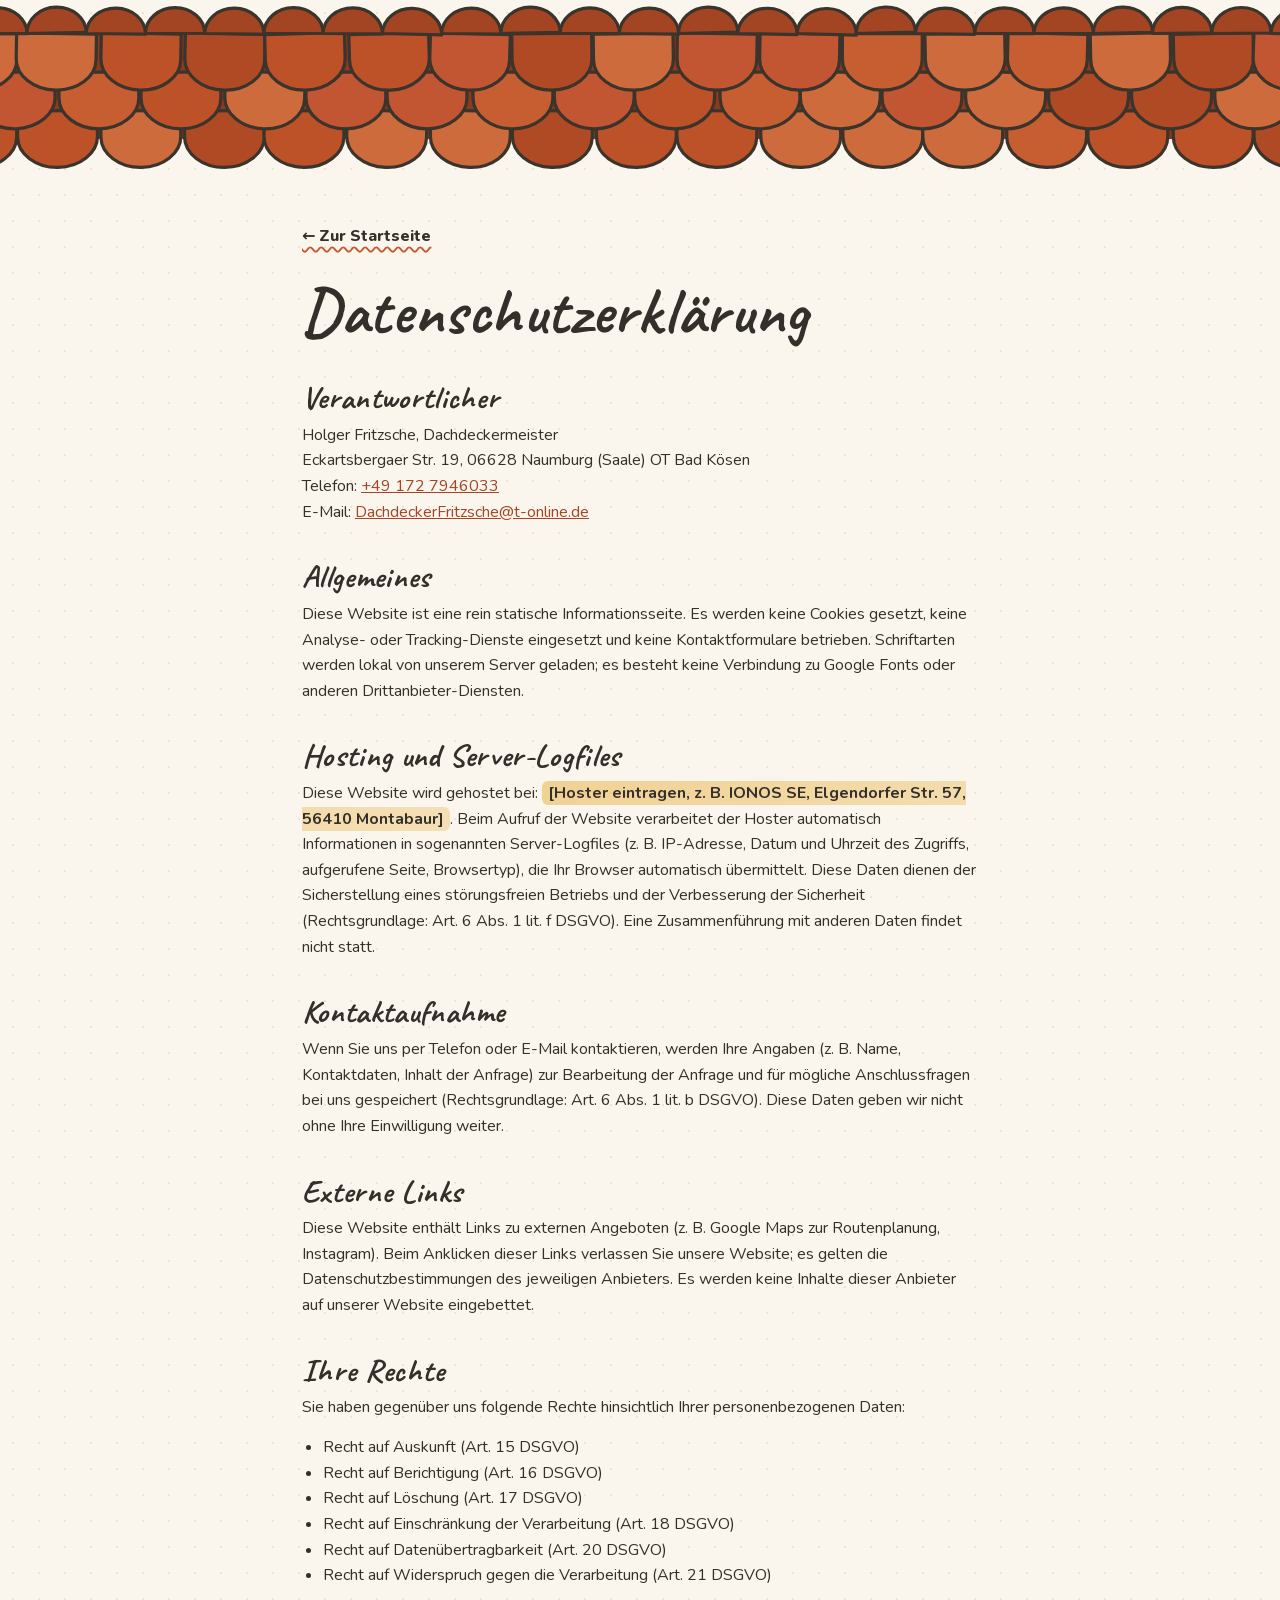
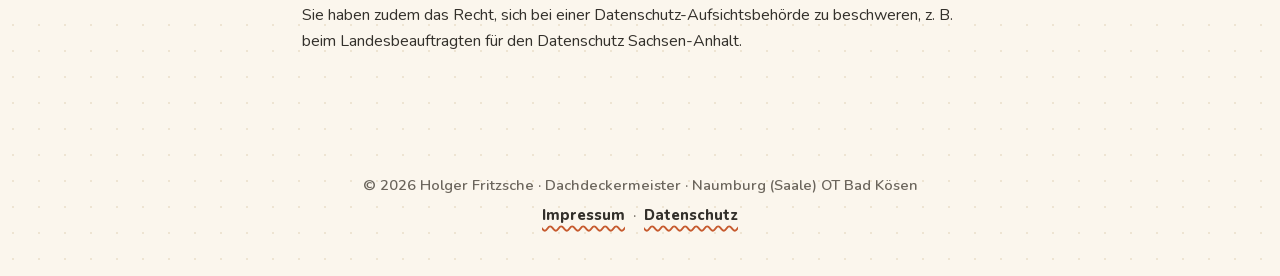
==== datenschutz.html @ bd24dfb8 "Initial commit" ====
<!DOCTYPE html>
<html lang="de">
<head>
<meta charset="UTF-8">
<meta name="viewport" content="width=device-width, initial-scale=1.0">
<title>Datenschutzerklärung · Holger Fritzsche Dachdeckermeister</title>
<meta name="robots" content="noindex">
<link rel="icon" type="image/svg+xml" href="favicon.svg">
<link rel="stylesheet" href="style.css">
</head>
<body>

<header class="roof roof--small" aria-hidden="true">
  <svg class="roof-svg shingle-wrap" viewBox="0 0 1480 132" preserveAspectRatio="xMidYMax slice" data-rows="3" data-sky="24">
    <g class="shingles"></g>
    <g class="ridge"></g>
  </svg>
</header>

<main>
  <div class="wrap prose">
    <a class="backlink" href="index.html">&larr; Zur Startseite</a>
    <h1>Datenschutzerklärung</h1>

    <h2>Verantwortlicher</h2>
    <p>
      Holger Fritzsche, Dachdeckermeister<br>
      Eckartsbergaer Str. 19, 06628 Naumburg (Saale) OT Bad Kösen<br>
      Telefon: <a href="tel:+491727946033">+49 172 7946033</a><br>
      E-Mail: <a href="mailto:DachdeckerFritzsche@t-online.de">DachdeckerFritzsche@t-online.de</a>
    </p>

    <h2>Allgemeines</h2>
    <p>
      Diese Website ist eine rein statische Informationsseite. Es werden keine Cookies gesetzt,
      keine Analyse- oder Tracking-Dienste eingesetzt und keine Kontaktformulare betrieben.
      Schriftarten werden lokal von unserem Server geladen; es besteht keine Verbindung zu
      Google Fonts oder anderen Drittanbieter-Diensten.
    </p>

    <h2>Hosting und Server-Logfiles</h2>
    <p>
      Diese Website wird gehostet bei:
      <span class="todo">[Hoster eintragen, z.&nbsp;B. IONOS SE, Elgendorfer Str. 57, 56410 Montabaur]</span>.
      Beim Aufruf der Website verarbeitet der Hoster automatisch Informationen in sogenannten
      Server-Logfiles (z.&nbsp;B. IP-Adresse, Datum und Uhrzeit des Zugriffs, aufgerufene Seite,
      Browsertyp), die Ihr Browser automatisch übermittelt. Diese Daten dienen der Sicherstellung
      eines störungsfreien Betriebs und der Verbesserung der Sicherheit
      (Rechtsgrundlage: Art. 6 Abs. 1 lit. f DSGVO). Eine Zusammenführung mit anderen Daten
      findet nicht statt.
    </p>

    <h2>Kontaktaufnahme</h2>
    <p>
      Wenn Sie uns per Telefon oder E-Mail kontaktieren, werden Ihre Angaben
      (z.&nbsp;B. Name, Kontaktdaten, Inhalt der Anfrage) zur Bearbeitung der Anfrage und für
      mögliche Anschlussfragen bei uns gespeichert (Rechtsgrundlage: Art. 6 Abs. 1 lit. b DSGVO).
      Diese Daten geben wir nicht ohne Ihre Einwilligung weiter.
    </p>

    <h2>Externe Links</h2>
    <p>
      Diese Website enthält Links zu externen Angeboten (z.&nbsp;B. Google Maps zur Routenplanung,
      Instagram). Beim Anklicken dieser Links verlassen Sie unsere Website; es gelten die
      Datenschutzbestimmungen des jeweiligen Anbieters. Es werden keine Inhalte dieser Anbieter
      auf unserer Website eingebettet.
    </p>

    <h2>Ihre Rechte</h2>
    <p>Sie haben gegenüber uns folgende Rechte hinsichtlich Ihrer personenbezogenen Daten:</p>
    <ul>
      <li>Recht auf Auskunft (Art. 15 DSGVO)</li>
      <li>Recht auf Berichtigung (Art. 16 DSGVO)</li>
      <li>Recht auf Löschung (Art. 17 DSGVO)</li>
      <li>Recht auf Einschränkung der Verarbeitung (Art. 18 DSGVO)</li>
      <li>Recht auf Datenübertragbarkeit (Art. 20 DSGVO)</li>
      <li>Recht auf Widerspruch gegen die Verarbeitung (Art. 21 DSGVO)</li>
    </ul>
    <p>
      Sie haben zudem das Recht, sich bei einer Datenschutz-Aufsichtsbehörde zu beschweren,
      z.&nbsp;B. beim Landesbeauftragten für den Datenschutz Sachsen-Anhalt.
    </p>
  </div>
</main>

<footer>
  <p>© <span class="year">2026</span> Holger Fritzsche · Dachdeckermeister · Naumburg (Saale) OT Bad Kösen</p>
  <p class="foot-links">
    <a href="impressum.html">Impressum</a> &nbsp;·&nbsp;
    <a href="datenschutz.html">Datenschutz</a>
  </p>
</footer>

<script src="doodles.js"></script>
</body>
</html>
---- style.css ----
/* ============================================================
   Holger Fritzsche · Dachdeckermeister — Doodle-Design
   ============================================================ */

/* ---------- Fonts (lokal gehostet, DSGVO-sicher) ---------- */
@font-face {
  font-family: 'Caveat';
  src: url('fonts/caveat.woff2') format('woff2');
  font-weight: 400 700;
  font-style: normal;
  font-display: swap;
}
@font-face {
  font-family: 'Nunito';
  src: url('fonts/nunito.woff2') format('woff2');
  font-weight: 200 1000;
  font-style: normal;
  font-display: swap;
}
@font-face {
  font-family: 'Nunito';
  src: url('fonts/nunito-italic.woff2') format('woff2');
  font-weight: 200 1000;
  font-style: italic;
  font-display: swap;
}

/* ---------- Grundgerüst ---------- */
:root {
  --paper: #FBF6ED;
  --paper-dot: #EEE4D2;
  --card: #FFFDF7;
  --ink: #33302B;
  --ink-line: #3A342C;
  --ink-soft: #6B655C;
  --brick: #C65A2E;
  --brick-deep: #A34423;
  --slate: #4E7A96;
  --sun: #E9B44C;
  --ok: #F6E3B8;

  --wobble-lg: 255px 20px 225px 20px / 20px 225px 20px 255px;
  --wobble-md: 160px 14px 190px 12px / 14px 170px 12px 200px;
  --wobble-sm: 90px 8px 100px 8px / 8px 95px 8px 105px;
}

* { margin: 0; padding: 0; box-sizing: border-box; }

html { scroll-behavior: smooth; }

body {
  font-family: 'Nunito', 'Segoe UI', system-ui, sans-serif;
  font-weight: 400;
  color: var(--ink);
  background-color: var(--paper);
  background-image: radial-gradient(var(--paper-dot) 1.2px, transparent 1.2px);
  background-size: 26px 26px;
  line-height: 1.6;
}

::selection { background: var(--sun); color: var(--ink); }

a { color: var(--brick-deep); }

:focus-visible {
  outline: 3px solid var(--slate);
  outline-offset: 3px;
  border-radius: 6px;
}

.wrap {
  max-width: 1040px;
  margin: 0 auto;
  padding: 0 22px;
}

section { position: relative; overflow-x: clip; }

/* ---------- Dach-Header ---------- */
.roof {
  position: relative;
  height: clamp(170px, 24vw, 260px);
  line-height: 0;
}
.roof--small { height: clamp(110px, 14vw, 170px); }

.roof-svg {
  width: 100%;
  height: 100%;
  display: block;
}

.shingle-wrap .shingle {
  stroke: var(--ink-line);
  stroke-width: 2.5;
  stroke-linejoin: round;
}
.shingle {
  transform-box: fill-box;
  transform-origin: center;
  animation: shingle-in .55s cubic-bezier(.2, 1.5, .4, 1) backwards;
  animation-delay: var(--d, 0ms);
}
@keyframes shingle-in {
  from { opacity: 0; transform: scale(.4) rotate(6deg); }
  to   { opacity: 1; transform: none; }
}

.ridgecap {
  fill: var(--brick-deep);
  stroke: var(--ink-line);
  stroke-width: 2.5;
  stroke-linejoin: round;
  transform-box: fill-box;
  transform-origin: center;
  animation: shingle-in .5s cubic-bezier(.2, 1.5, .4, 1) backwards;
  animation-delay: var(--d, 0ms);
}

/* Schornstein-Rauch */
.puff {
  fill: var(--card);
  stroke: var(--ink-line);
  stroke-width: 2.5;
  opacity: 0;
  transform-box: fill-box;
  transform-origin: center;
  animation: puff-rise 5.5s ease-out infinite;
}
.puff.p2 { animation-delay: 1.8s; }
.puff.p3 { animation-delay: 3.6s; }
@keyframes puff-rise {
  0%   { opacity: 0; transform: translateY(10px) scale(.4); }
  15%  { opacity: .9; }
  70%  { opacity: .35; }
  100% { opacity: 0; transform: translateY(-52px) scale(1.6); }
}

/* Vogel auf dem First */
.bird {
  transform-box: fill-box;
  transform-origin: bottom center;
  animation: bird-hop 9s ease-in-out infinite;
}
@keyframes bird-hop {
  0%, 88%, 100% { transform: none; }
  90% { transform: translateY(-8px) rotate(-3deg); }
  92% { transform: none; }
  94% { transform: translateY(-5px) rotate(2deg); }
  96% { transform: none; }
}

/* Wolken ziehen vorbei */
.cloud { animation: cloud-drift 120s linear infinite; }
.cloud.c2 { animation-duration: 160s; animation-delay: -70s; }
@keyframes cloud-drift {
  from { transform: translateX(-300px); }
  to   { transform: translateX(1800px); }
}

/* Möwe */
.flybird { animation: fly-by 75s linear infinite; }
@keyframes fly-by {
  from { transform: translateX(1700px); }
  to   { transform: translateX(-260px); }
}

/* ---------- Doodle-Grundzutaten ---------- */
.doodle-stroke {
  fill: none;
  stroke: var(--ink-line);
  stroke-width: 3;
  stroke-linecap: round;
  stroke-linejoin: round;
}

.draw.drawn {
  transition: stroke-dashoffset 1.2s ease .15s;
  stroke-dashoffset: 0 !important;
}

.bob { animation: bob 5s ease-in-out infinite alternate; }
@keyframes bob {
  from { transform: translateY(-5px) rotate(-2deg); }
  to   { transform: translateY(6px) rotate(2.5deg); }
}

.sun-spin {
  transform-box: fill-box;
  transform-origin: center;
  animation: spin 70s linear infinite;
}
@keyframes spin { to { transform: rotate(360deg); } }

@keyframes wiggle {
  0%, 100% { transform: rotate(0); }
  25% { transform: rotate(-5deg); }
  60% { transform: rotate(4deg); }
}

.float-doodle {
  position: absolute;
  pointer-events: none;
  color: var(--ink-soft);
}
@media (max-width: 860px) {
  .float-doodle--desktop { display: none; }
}

/* ---------- Typo ---------- */
h1, h2 {
  font-family: 'Caveat', cursive;
  font-weight: 700;
  line-height: 1.05;
  letter-spacing: .01em;
}

.kicker {
  display: block;
  font-family: 'Nunito', sans-serif;
  font-weight: 800;
  font-size: .82rem;
  text-transform: uppercase;
  letter-spacing: .17em;
  color: var(--brick-deep);
  margin-bottom: .4rem;
}

.section-head { text-align: center; margin-bottom: clamp(2rem, 5vw, 3.2rem); }
.section-head h2 { font-size: clamp(2.6rem, 6vw, 3.6rem); }
.section-head .squiggle { display: block; margin: .2rem auto 0; color: var(--brick); }

/* ---------- Hero ---------- */
.hero {
  text-align: center;
  padding: clamp(2.2rem, 5vw, 4rem) 0 clamp(2.6rem, 6vw, 4.5rem);
}

.hero h1 {
  font-size: clamp(3.2rem, 9vw, 5rem);
  color: var(--ink);
}

.hero .meister {
  display: block;
  font-family: 'Nunito', sans-serif;
  font-weight: 800;
  font-size: clamp(.95rem, 2.6vw, 1.2rem);
  text-transform: uppercase;
  letter-spacing: .22em;
  color: var(--brick-deep);
  margin-top: .5rem;
}

.hero .tagline {
  margin-top: 1.1rem;
  font-family: 'Caveat', cursive;
  font-weight: 600;
  font-size: clamp(1.6rem, 4.5vw, 2.1rem);
  line-height: 1.2;
  color: var(--ink);
}

.hero .ort {
  margin: .5rem 0 0;
  font-size: clamp(1rem, 2.6vw, 1.12rem);
  color: var(--ink-soft);
  font-weight: 600;
}

.cta-row {
  display: flex;
  flex-wrap: wrap;
  justify-content: center;
  gap: 15px;
  margin-top: clamp(1.6rem, 3.5vw, 2.2rem);
  position: relative;
}

.phone-line {
  margin-top: 1.1rem;
  font-weight: 700;
  font-size: .98rem;
  color: var(--ink-soft);
}
.phone-line a {
  color: var(--ink);
  font-weight: 800;
  text-decoration: underline wavy var(--brick) 1.5px;
  text-underline-offset: 5px;
}
.phone-line a:hover { color: var(--brick-deep); }

.trust-row {
  display: flex;
  flex-wrap: wrap;
  justify-content: center;
  gap: 12px;
  margin-top: 1.3rem;
}

/* Pfeil-Doodle neben den Buttons */
.cta-note {
  position: absolute;
  right: max(0px, calc(50% - 460px));
  top: -74px;
  width: 150px;
  text-align: left;
  color: var(--ink-soft);
  pointer-events: none;
}
.cta-note .note-text {
  font-family: 'Caveat', cursive;
  font-weight: 700;
  font-size: 1.5rem;
  transform: rotate(-7deg);
  display: block;
  color: var(--brick-deep);
}
.cta-note svg { width: 74px; height: 58px; margin-left: 34px; }
@media (max-width: 960px) { .cta-note { display: none; } }

/* ---------- Buttons ---------- */
.btn {
  display: inline-flex;
  align-items: center;
  gap: 11px;
  font-family: 'Nunito', sans-serif;
  font-weight: 800;
  font-size: 1.06rem;
  text-decoration: none;
  color: var(--ink);
  background: var(--card);
  border: 2.5px solid var(--ink-line);
  border-radius: var(--wobble-md);
  padding: 15px 26px;
  box-shadow: 3px 4px 0 var(--ink-line);
  transition: transform .18s ease, box-shadow .18s ease;
  cursor: pointer;
}
.btn svg { width: 22px; height: 22px; flex: none; }
.btn:hover, .btn:focus-visible {
  transform: translate(-1px, -3px) rotate(-.6deg);
  box-shadow: 5px 8px 0 var(--ink-line);
}
.btn:hover svg { animation: wiggle .5s ease; }
.btn:active {
  transform: translate(2px, 3px);
  box-shadow: 1px 1px 0 var(--ink-line);
}
.btn--primary {
  background: var(--brick);
  color: #FFF6EC;
}

/* ---------- Leistungen ---------- */
.services { padding: clamp(2.5rem, 6vw, 4.5rem) 0; }

.cards {
  display: grid;
  grid-template-columns: repeat(auto-fit, minmax(250px, 1fr));
  gap: clamp(20px, 3.5vw, 34px);
}

.card {
  background: var(--card);
  border: 2.5px solid var(--ink-line);
  border-radius: var(--wobble-lg);
  box-shadow: 4px 5px 0 var(--ink-line);
  padding: clamp(24px, 3.5vw, 34px);
  text-align: center;
  transition: transform .22s ease, box-shadow .22s ease;
}
.card:nth-child(odd) { transform: rotate(-.8deg); }
.card:nth-child(even) { transform: rotate(.7deg); }
.card:hover {
  transform: rotate(0) translateY(-5px);
  box-shadow: 6px 9px 0 var(--ink-line);
}

.card .icon {
  width: 74px;
  height: 74px;
  margin: 0 auto 14px;
  color: var(--brick);
  display: block;
}
.card:hover .icon { animation: wiggle .6s ease; }

.card h3 {
  font-family: 'Caveat', cursive;
  font-weight: 700;
  font-size: 1.9rem;
  margin-bottom: .35rem;
}
.card p { color: var(--ink-soft); font-weight: 600; font-size: .98rem; }

/* Leistungs-Karten mit Titelzeile */
.cards--services { grid-template-columns: 1fr; }
@media (min-width: 700px) {
  .cards--services { grid-template-columns: 1fr 1fr; }
}

.card--service { text-align: left; }
.card--service:nth-child(odd) { transform: rotate(-.5deg); }
.card--service:nth-child(even) { transform: rotate(.45deg); }

.service-head {
  display: flex;
  align-items: center;
  gap: 14px;
  margin-bottom: .6rem;
}
.card--service .icon {
  width: 56px;
  height: 56px;
  margin: 0;
  flex: none;
}
.card--service h3 { margin-bottom: 0; font-size: 1.8rem; }
.card--service p { font-size: .95rem; line-height: 1.55; }

/* Chip-Wolke */
.more-services {
  margin-top: clamp(1.8rem, 4vw, 2.6rem);
  text-align: center;
}
.more-title {
  font-family: 'Caveat', cursive;
  font-weight: 700;
  font-size: 1.7rem;
  color: var(--ink);
  margin-bottom: .9rem;
}
.chip-cloud {
  display: flex;
  flex-wrap: wrap;
  justify-content: center;
  gap: 10px 12px;
  max-width: 760px;
  margin: 0 auto;
}
.tagchip {
  font-weight: 700;
  font-size: .88rem;
  color: var(--ink);
  background: var(--card);
  border: 2px solid var(--ink-line);
  border-radius: var(--wobble-sm);
  box-shadow: 2px 2.5px 0 var(--ink-line);
  padding: 6px 14px;
}
.tagchip:nth-child(3n) { transform: rotate(-1.2deg); }
.tagchip:nth-child(3n+1) { transform: rotate(.9deg); }

/* ---------- Über uns ---------- */
.about {
  padding: clamp(2.5rem, 6vw, 4.5rem) 0;
  text-align: center;
}
.about blockquote {
  font-family: 'Caveat', cursive;
  font-weight: 600;
  font-size: clamp(1.7rem, 4.5vw, 2.5rem);
  line-height: 1.3;
  max-width: 42rem;
  margin: 0 auto;
  color: var(--ink);
}
.about blockquote .mark { color: var(--brick); }
.badge {
  display: inline-block;
  font-weight: 800;
  font-size: .85rem;
  text-transform: uppercase;
  letter-spacing: .14em;
  color: var(--ink);
  background: var(--sun);
  border: 2.5px solid var(--ink-line);
  border-radius: var(--wobble-sm);
  box-shadow: 2.5px 3px 0 var(--ink-line);
  padding: 9px 20px;
  transform: rotate(-1.5deg);
}
.badge--paper { background: var(--card); transform: rotate(1deg); }
.badge--inline {
  font-size: .74rem;
  padding: 7px 14px;
  letter-spacing: .1em;
  box-shadow: 2px 2.5px 0 var(--ink-line);
  border-width: 2px;
}

.badges-row {
  display: flex;
  flex-wrap: wrap;
  justify-content: center;
  gap: 14px;
  margin-top: 1.5rem;
}

/* ---------- Kontakt ---------- */
.contact { padding: clamp(2.5rem, 6vw, 4.5rem) 0 clamp(2.5rem, 6vw, 4rem); }

.contact-note {
  display: inline-flex;
  align-items: center;
  gap: 8px;
  margin-top: 1rem;
  font-weight: 700;
  font-size: .95rem;
  color: var(--ink-soft);
  border: 2px dashed var(--ink-soft);
  border-radius: var(--wobble-sm);
  padding: 7px 16px;
}
.contact-note svg { color: var(--brick-deep); flex: none; }

.contact-card {
  background: var(--card);
  border: 2.5px solid var(--ink-line);
  border-radius: 26px 18px 30px 16px / 18px 26px 16px 30px;
  box-shadow: 5px 6px 0 var(--ink-line);
  max-width: 760px;
  margin: 0 auto;
  overflow: hidden;
}

.contact-row {
  display: flex;
  align-items: center;
  gap: 8px;
  padding: 6px 18px 6px 6px;
}
.contact-row + .contact-row { border-top: 2.5px dashed var(--ink-soft); }

.contact-main {
  flex: 1;
  display: flex;
  align-items: center;
  gap: 18px;
  text-decoration: none;
  color: var(--ink);
  padding: 16px 14px;
  border-radius: 18px;
  min-width: 0;
}
.contact-main:hover { background: rgba(233, 180, 76, .18); }
.contact-main:hover .contact-icon { animation: wiggle .5s ease; color: var(--brick); }

.contact-icon {
  width: 46px;
  height: 46px;
  flex: none;
  color: var(--brick-deep);
}

.contact-text { min-width: 0; }
.contact-label {
  display: block;
  font-weight: 800;
  font-size: .76rem;
  text-transform: uppercase;
  letter-spacing: .15em;
  color: var(--ink-soft);
}
.contact-value {
  display: block;
  font-family: 'Caveat', cursive;
  font-weight: 700;
  font-size: clamp(1.45rem, 4.2vw, 2rem);
  line-height: 1.15;
  overflow-wrap: anywhere;
}
.contact-hint {
  display: block;
  font-size: .85rem;
  font-weight: 700;
  color: var(--slate);
}

.chip {
  flex: none;
  font-family: 'Nunito', sans-serif;
  font-weight: 800;
  font-size: .78rem;
  color: var(--ink);
  background: var(--paper);
  border: 2px solid var(--ink-line);
  border-radius: var(--wobble-sm);
  box-shadow: 2px 2.5px 0 var(--ink-line);
  padding: 7px 13px;
  cursor: pointer;
  transition: transform .15s ease, box-shadow .15s ease, background .2s ease;
}
.chip:hover { transform: translate(-1px, -1px); box-shadow: 3px 4px 0 var(--ink-line); }
.chip:active { transform: translate(1px, 2px); box-shadow: 0 1px 0 var(--ink-line); }
.chip.ok { background: var(--ok); }
@media (max-width: 560px) { .chip { display: none; } }

/* ---------- Skyline + Footer ---------- */
.skyline {
  margin-top: clamp(1.5rem, 4vw, 3rem);
  line-height: 0;
}
.skyline svg {
  width: 100%;
  max-width: 1480px;
  height: auto;
  display: block;
  margin: 0 auto;
}

footer {
  text-align: center;
  padding: 1.6rem 22px 3rem;
  font-weight: 600;
  color: var(--ink-soft);
  font-size: .92rem;
}
footer .foot-sub { font-size: .84rem; margin-top: .25rem; }
footer .foot-links { margin-top: .4rem; }
footer a {
  color: var(--ink);
  font-weight: 800;
  text-decoration: underline wavy var(--brick) 1.5px;
  text-underline-offset: 5px;
}
footer a:hover { color: var(--brick-deep); }

/* ---------- Mobile-Leiste (schnell anrufen) ---------- */
.mobile-bar {
  display: none;
  position: fixed;
  left: 0; right: 0; bottom: 0;
  z-index: 50;
  background: var(--card);
  border-top: 2.5px solid var(--ink-line);
  padding-bottom: env(safe-area-inset-bottom);
}
.mobile-bar a {
  flex: 1;
  display: flex;
  flex-direction: column;
  align-items: center;
  gap: 3px;
  padding: 10px 4px 9px;
  text-decoration: none;
  font-weight: 800;
  font-size: .74rem;
  letter-spacing: .06em;
  text-transform: uppercase;
  color: var(--ink);
}
.mobile-bar a + a { border-left: 2px dashed var(--ink-soft); }
.mobile-bar a svg { width: 24px; height: 24px; }
.mobile-bar .bar-primary { background: var(--brick); color: #FFF6EC; }

@media (max-width: 719px) {
  .mobile-bar { display: flex; }
  body { padding-bottom: calc(72px + env(safe-area-inset-bottom)); }
}

/* ---------- Unterseiten (Impressum / Datenschutz) ---------- */
.prose {
  max-width: 720px;
  padding-top: clamp(2rem, 5vw, 3.4rem);
  padding-bottom: clamp(3rem, 7vw, 5rem);
}
.prose h1 { font-size: clamp(2.8rem, 7vw, 4rem); margin-bottom: 1.6rem; }
.prose h2 {
  font-size: 2rem;
  margin: 2.2rem 0 .5rem;
}
.prose p, .prose ul { margin-bottom: .9rem; }
.prose ul { padding-left: 1.3rem; }
.prose .backlink {
  display: inline-block;
  margin-bottom: 1.8rem;
  font-weight: 800;
  text-decoration: underline wavy var(--brick) 1.5px;
  text-underline-offset: 5px;
  color: var(--ink);
}
.todo {
  background: linear-gradient(120deg, rgba(233, 180, 76, .55), rgba(233, 180, 76, .35));
  padding: 1px 6px;
  border-radius: 6px;
  font-weight: 700;
}

/* ---------- Reduzierte Bewegung ---------- */
@media (prefers-reduced-motion: reduce) {
  *, *::before, *::after {
    animation-duration: .01ms !important;
    animation-iteration-count: 1 !important;
    transition-duration: .01ms !important;
  }
  html { scroll-behavior: auto; }
  .puff { opacity: 0 !important; }
}
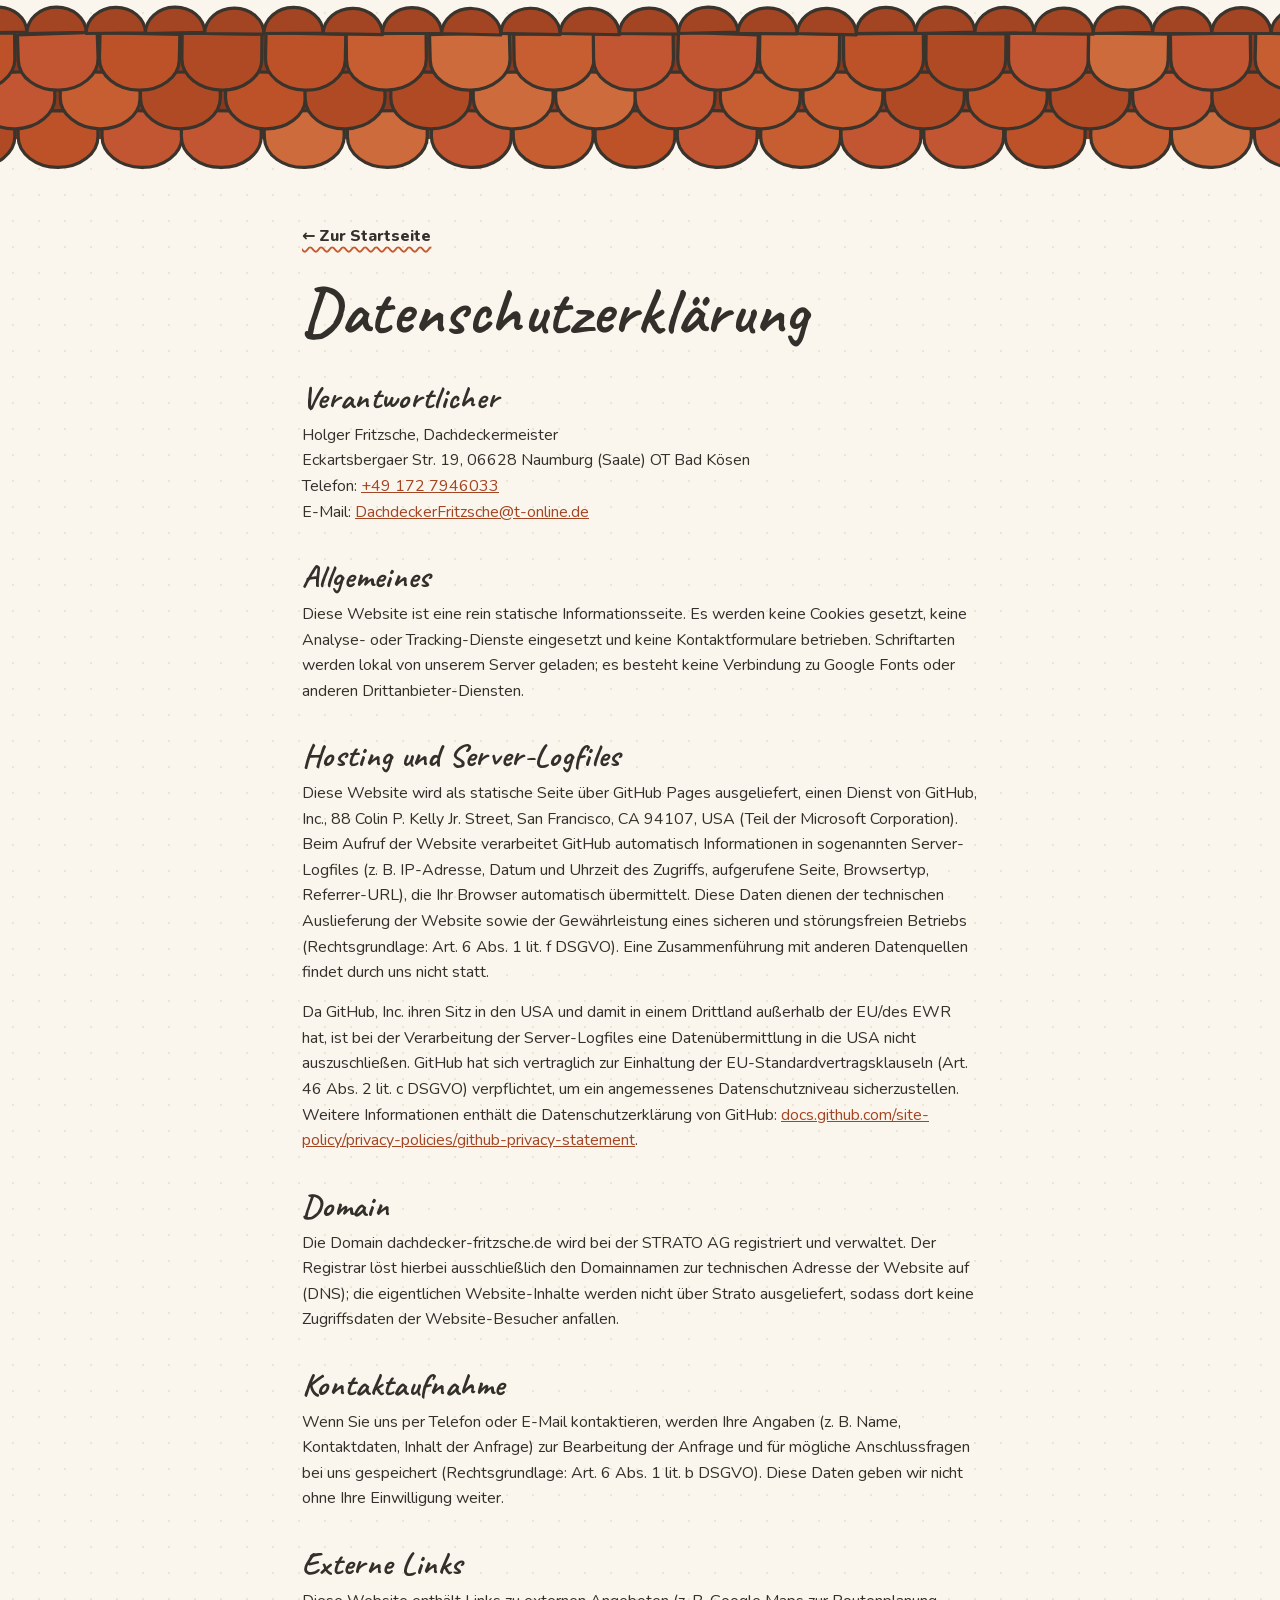
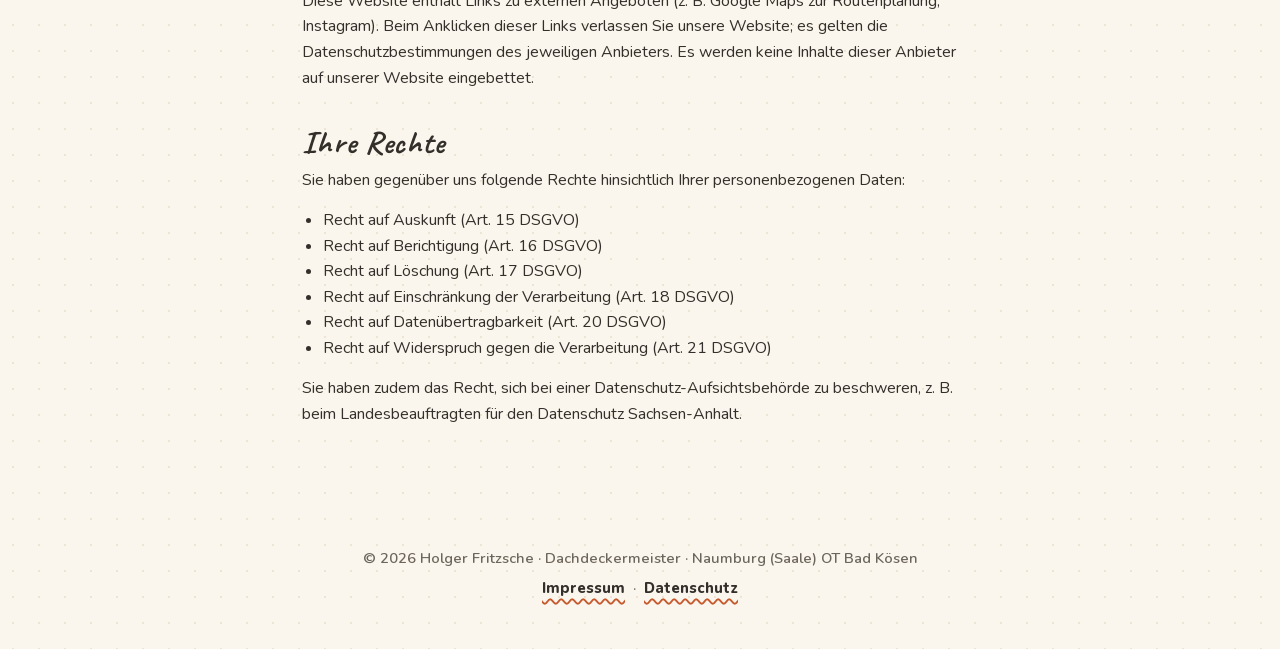
==== commit 63972e1f: "Impressum und Datenschutz aktualisiert" ====
--- a/datenschutz.html
+++ b/datenschutz.html
@@ -40,14 +40,30 @@
 
     <h2>Hosting und Server-Logfiles</h2>
     <p>
-      Diese Website wird gehostet bei:
-      <span class="todo">[Hoster eintragen, z.&nbsp;B. IONOS SE, Elgendorfer Str. 57, 56410 Montabaur]</span>.
-      Beim Aufruf der Website verarbeitet der Hoster automatisch Informationen in sogenannten
-      Server-Logfiles (z.&nbsp;B. IP-Adresse, Datum und Uhrzeit des Zugriffs, aufgerufene Seite,
-      Browsertyp), die Ihr Browser automatisch übermittelt. Diese Daten dienen der Sicherstellung
-      eines störungsfreien Betriebs und der Verbesserung der Sicherheit
-      (Rechtsgrundlage: Art. 6 Abs. 1 lit. f DSGVO). Eine Zusammenführung mit anderen Daten
-      findet nicht statt.
+      Diese Website wird als statische Seite über GitHub Pages ausgeliefert, einen Dienst von
+      GitHub, Inc., 88 Colin P. Kelly Jr. Street, San Francisco, CA 94107, USA (Teil der Microsoft
+      Corporation). Beim Aufruf der Website verarbeitet GitHub automatisch Informationen in
+      sogenannten Server-Logfiles (z.&nbsp;B. IP-Adresse, Datum und Uhrzeit des Zugriffs, aufgerufene
+      Seite, Browsertyp, Referrer-URL), die Ihr Browser automatisch übermittelt. Diese Daten dienen
+      der technischen Auslieferung der Website sowie der Gewährleistung eines sicheren und
+      störungsfreien Betriebs (Rechtsgrundlage: Art. 6 Abs. 1 lit. f DSGVO). Eine Zusammenführung
+      mit anderen Datenquellen findet durch uns nicht statt.
+    </p>
+    <p>
+      Da GitHub, Inc. ihren Sitz in den USA und damit in einem Drittland außerhalb der EU/des EWR
+      hat, ist bei der Verarbeitung der Server-Logfiles eine Datenübermittlung in die USA nicht
+      auszuschließen. GitHub hat sich vertraglich zur Einhaltung der EU-Standardvertragsklauseln
+      (Art. 46 Abs. 2 lit. c DSGVO) verpflichtet, um ein angemessenes Datenschutzniveau
+      sicherzustellen. Weitere Informationen enthält die Datenschutzerklärung von GitHub:
+      <a href="https://docs.github.com/site-policy/privacy-policies/github-privacy-statement" target="_blank" rel="noopener">docs.github.com/site-policy/privacy-policies/github-privacy-statement</a>.
+    </p>
+
+    <h2>Domain</h2>
+    <p>
+      Die Domain dachdecker-fritzsche.de wird bei der STRATO AG registriert und verwaltet. Der
+      Registrar löst hierbei ausschließlich den Domainnamen zur technischen Adresse der Website
+      auf (DNS); die eigentlichen Website-Inhalte werden nicht über Strato ausgeliefert, sodass
+      dort keine Zugriffsdaten der Website-Besucher anfallen.
     </p>
 
     <h2>Kontaktaufnahme</h2>
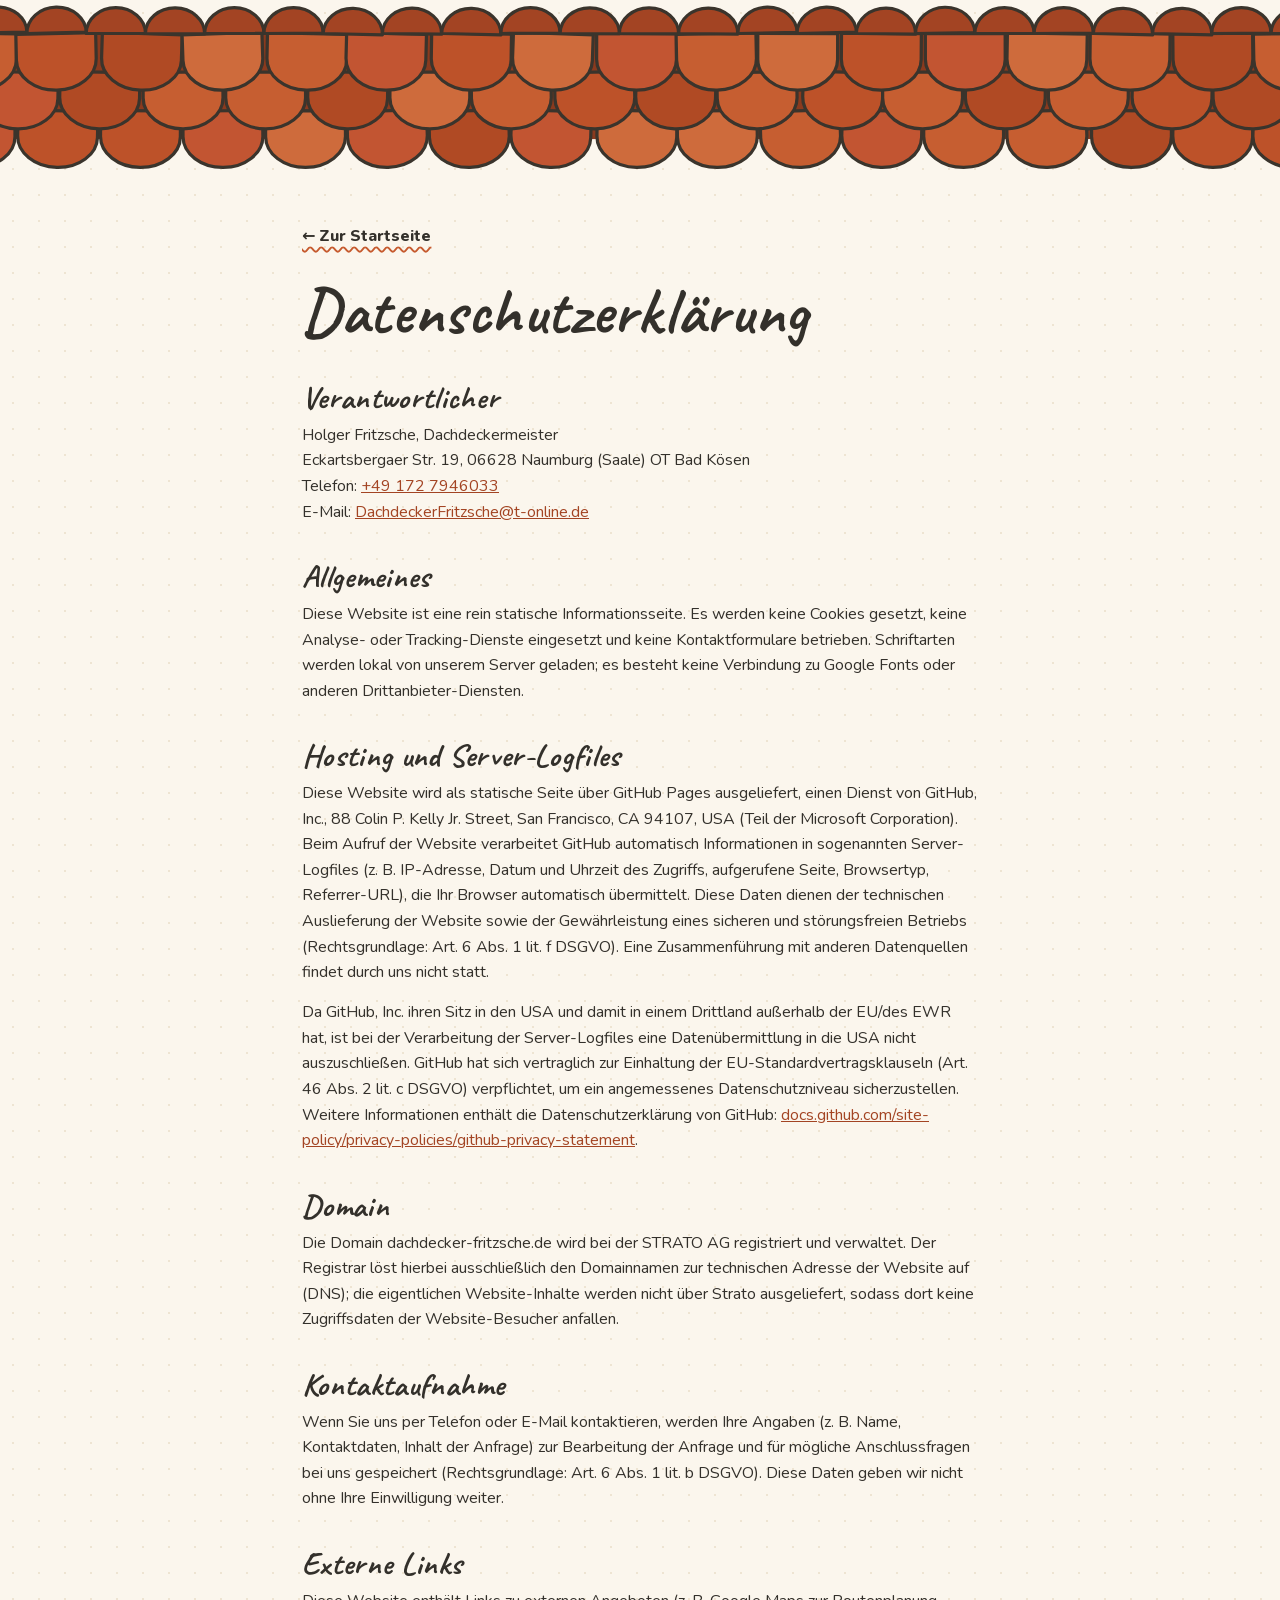
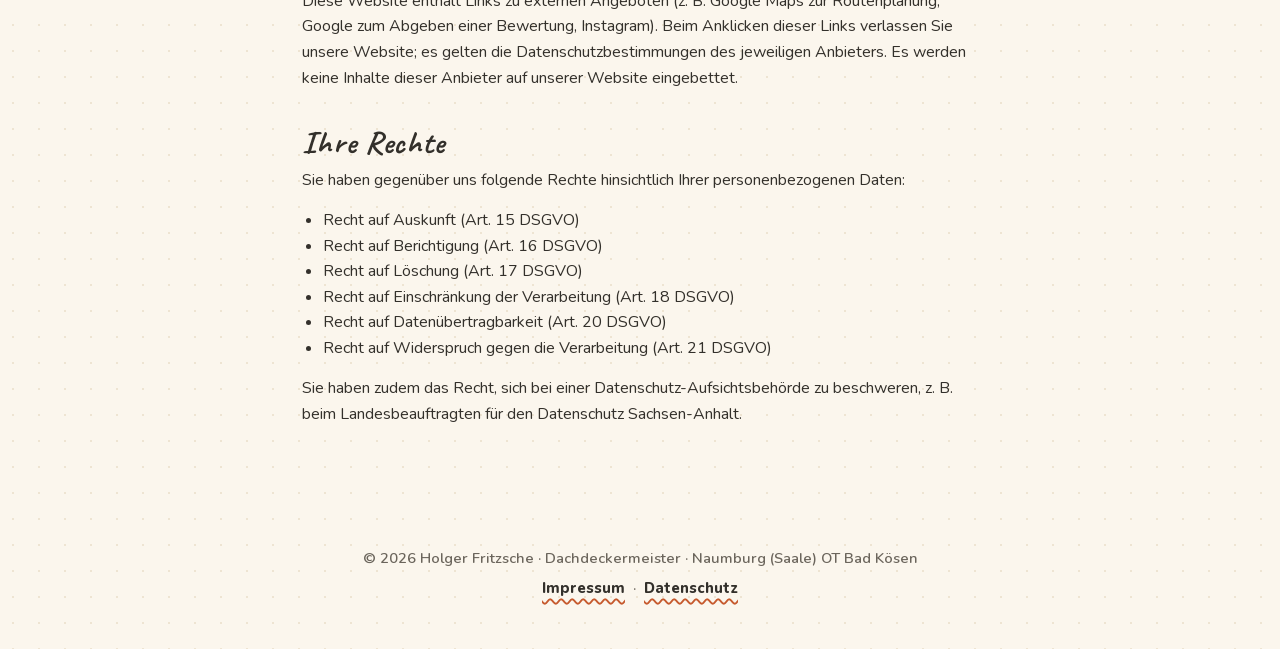
==== commit 33a365fc: "Google-Bewertungs-Sektion" ====
--- a/datenschutz.html
+++ b/datenschutz.html
@@ -77,7 +77,8 @@
     <h2>Externe Links</h2>
     <p>
       Diese Website enthält Links zu externen Angeboten (z.&nbsp;B. Google Maps zur Routenplanung,
-      Instagram). Beim Anklicken dieser Links verlassen Sie unsere Website; es gelten die
+      Google zum Abgeben einer Bewertung, Instagram). Beim Anklicken dieser Links verlassen Sie
+      unsere Website; es gelten die
       Datenschutzbestimmungen des jeweiligen Anbieters. Es werden keine Inhalte dieser Anbieter
       auf unserer Website eingebettet.
     </p>
--- a/style.css
+++ b/style.css
@@ -499,6 +499,46 @@
   margin-top: 1.5rem;
 }
 
+/* ---------- Google-Bewertung ---------- */
+.review { padding: clamp(2.5rem, 6vw, 4.5rem) 0 0; }
+
+.review-card {
+  background: var(--card);
+  border: 2.5px solid var(--ink-line);
+  border-radius: var(--wobble-lg);
+  box-shadow: 4px 5px 0 var(--ink-line);
+  max-width: 620px;
+  margin: 0 auto;
+  padding: clamp(1.8rem, 4vw, 2.6rem) clamp(1.2rem, 4vw, 2.4rem);
+  text-align: center;
+  transform: rotate(-.4deg);
+}
+
+.review-stars {
+  width: clamp(230px, 60vw, 320px);
+  height: auto;
+  display: block;
+  margin: 0 auto .6rem;
+}
+
+.review-card h2 {
+  font-size: clamp(2.1rem, 5vw, 2.7rem);
+}
+
+.review-text {
+  max-width: 26rem;
+  margin: .5rem auto 1.3rem;
+  color: var(--ink-soft);
+  font-weight: 600;
+}
+
+.review-hint {
+  margin-top: .8rem;
+  font-size: .82rem;
+  font-weight: 700;
+  color: var(--slate);
+}
+
 /* ---------- Kontakt ---------- */
 .contact { padding: clamp(2.5rem, 6vw, 4.5rem) 0 clamp(2.5rem, 6vw, 4rem); }
 
@@ -598,6 +638,108 @@
 .chip.ok { background: var(--ok); }
 @media (max-width: 560px) { .chip { display: none; } }
 
+/* ---------- Galerie ---------- */
+.gallery { padding: clamp(2.5rem, 6vw, 4.5rem) 0 0; }
+.gallery .section-head { margin-bottom: .4rem; }
+
+.gallery-shell { position: relative; }
+
+.gallery-scroller {
+  --gal-h: clamp(200px, 36vw, 320px);
+  display: flex;
+  gap: 24px;
+  overflow-x: auto;
+  overscroll-behavior-x: contain;
+  scroll-snap-type: x mandatory;
+  padding: 38px max(22px, calc(50% - 498px)) 32px;
+  scroll-padding-inline: max(22px, calc(50% - 498px));
+  scrollbar-width: none;
+}
+.gallery-scroller::-webkit-scrollbar { display: none; }
+
+.gallery-item {
+  position: relative;
+  flex: 0 0 auto;
+  width: max-content;
+  margin: 0;
+  scroll-snap-align: center;
+  background: var(--card);
+  border: 2.5px solid var(--ink-line);
+  border-radius: 18px 14px 20px 12px / 14px 20px 12px 18px;
+  box-shadow: 4px 5px 0 var(--ink-line);
+  padding: 10px 10px 4px;
+  transition: transform .22s ease, box-shadow .22s ease;
+}
+.gallery-item:nth-child(odd) { transform: rotate(-.8deg); }
+.gallery-item:nth-child(even) { transform: rotate(.7deg); }
+.gallery-item:hover {
+  transform: rotate(0) translateY(-5px);
+  box-shadow: 6px 9px 0 var(--ink-line);
+}
+
+.gallery-media {
+  height: var(--gal-h);
+  border: 2px dashed var(--ink-soft);
+  border-radius: 10px;
+  overflow: hidden;
+}
+/* Explizite Breiten statt aspect-ratio — Safari leitet die Breite aus
+   Höhe+aspect-ratio im Flex-Karussell nicht zuverlässig ab. */
+.is-land .gallery-media { width: calc(var(--gal-h) * 4 / 3); }
+.is-port .gallery-media { width: calc(var(--gal-h) * 3 / 4); }
+.gallery-media svg { width: 100%; height: 100%; display: block; }
+
+.gallery-item figcaption {
+  font-family: 'Caveat', cursive;
+  font-weight: 700;
+  font-size: 1.2rem;
+  text-align: center;
+  color: var(--ink-soft);
+  padding: .35rem 0 .25rem;
+}
+
+/* Kleines Dach über jedem Bilderrahmen — volle Rahmenbreite */
+.gallery-roof {
+  position: absolute;
+  top: -18px;
+  left: -6px;
+  right: -6px;
+  height: 26px;
+  pointer-events: none;
+  z-index: 2;
+  filter: drop-shadow(1.5px 2px 0 rgba(46, 42, 38, .16));
+}
+.gallery-roof svg { display: block; width: 100%; height: 100%; }
+
+.gal-btn {
+  position: absolute;
+  top: 50%;
+  transform: translateY(-50%);
+  z-index: 3;
+  width: 52px;
+  height: 52px;
+  display: flex;
+  align-items: center;
+  justify-content: center;
+  color: var(--ink);
+  background: var(--card);
+  border: 2.5px solid var(--ink-line);
+  border-radius: 46% 54% 52% 48% / 52% 46% 54% 48%;
+  box-shadow: 2.5px 3.5px 0 var(--ink-line);
+  cursor: pointer;
+  transition: transform .15s ease, box-shadow .15s ease, opacity .2s ease;
+}
+.gal-btn svg { width: 22px; height: 22px; }
+.gal-btn.prev { left: clamp(8px, 2vw, 28px); }
+.gal-btn.next { right: clamp(8px, 2vw, 28px); }
+.gal-btn:hover { transform: translateY(-50%) translate(-1px, -2px); box-shadow: 4px 5.5px 0 var(--ink-line); }
+.gal-btn:active { transform: translateY(-50%) translate(1px, 2px); box-shadow: 1px 1px 0 var(--ink-line); }
+.gal-btn[disabled] { opacity: .35; cursor: default; pointer-events: none; }
+@media (max-width: 600px) {
+  .gal-btn { width: 44px; height: 44px; }
+  .gal-btn svg { width: 18px; height: 18px; }
+}
+
 /* ---------- Skyline + Footer ---------- */
 .skyline {
   margin-top: clamp(1.5rem, 4vw, 3rem);
@@ -619,6 +761,7 @@
   font-size: .92rem;
 }
 footer .foot-sub { font-size: .84rem; margin-top: .25rem; }
+footer .foot-review { margin-top: .6rem; font-size: .9rem; }
 footer .foot-links { margin-top: .4rem; }
 footer a {
   color: var(--ink);
